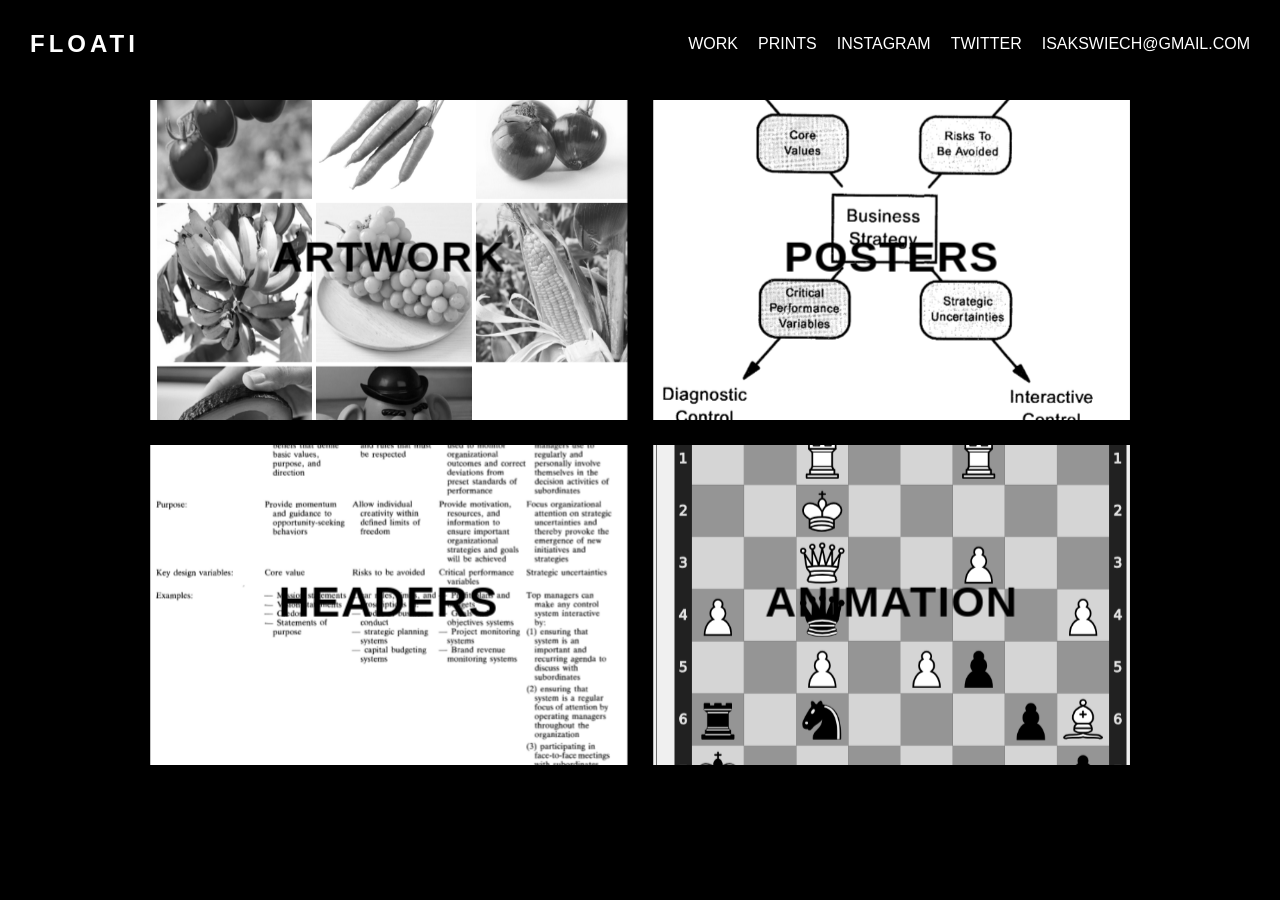
==== index.html @ ab7cf0ce "mobile" ====
﻿<!DOCTYPE html>
<html lang="en">
<head>
    <meta charset="UTF-8">
    <meta name="viewport" content="width=device-width, initial-scale=1.0">
    <title>Portfolio</title>
    <link rel="stylesheet" href="shared-header.css">
    <script defer src="shared-header.js"></script>
    <style>
        * {
            margin: 0;
            padding: 0;
            box-sizing: border-box;
        }

        body {
            font-family: Arial, sans-serif;
            background-color: transparent;
            color: #333;
        }

        main {
            max-width: 1200px;
            margin: 100px auto 40px;
            padding: 0 20px;
            background-color: transparent;
        }

        .section {
            margin-bottom: 60px;
        }

        .section h2 {
            font-size: 24px;
            margin-bottom: 30px;
            text-transform: uppercase;
            letter-spacing: 1px;
        }

        .gallery {
            display: grid;
            grid-template-columns: repeat(auto-fit, minmax(250px, 1fr));
            gap: 20px;
        }

        .gallery-item {
            background: white;
            overflow: hidden;
            box-shadow: 0 2px 8px rgba(0,0,0,0.1);
            transition: transform 0.3s;
        }

        .gallery-item:hover {
            transform: translateY(-5px);
        }

        .gallery-item img {
            width: 100%;
            height: 300px;
            object-fit: cover;
            display: block;
        }

        .gallery-item p {
            padding: 15px;
            font-size: 14px;
        }

        .placeholder {
            width: 100%;
            height: 300px;
            background: #e0e0e0;
            display: flex;
            align-items: center;
            justify-content: center;
            color: #999;
            font-size: 14px;
        }

        @media (max-width: 768px) {
            .gallery {
                grid-template-columns: repeat(auto-fit, minmax(150px, 1fr));
            }

            .tile-svg text {
                font-size: 62px;
                letter-spacing: 1px;
            }

            .tile-svg-animation text {
                font-size: 52px;
            }
        }

        .category-grid {
            display: grid;
            grid-template-columns: repeat(2, 1fr);
            gap: 25px;
            max-width: 980px;
            margin: 0 auto;
        }

        .category-tile {
            position: relative;
            overflow: hidden;
            border-radius: 0;
            box-shadow: 0 4px 12px rgba(0,0,0,0.15);
            cursor: pointer;
            transition: transform 0.18s ease, box-shadow 0.3s;
            text-decoration: none;
            display: block;
            height: 320px;
            z-index: 1;
            --move-x: 0px;
            --move-y: 0px;
        }

        .category-tile:hover {
            transform: translate(var(--move-x), var(--move-y)) scale(1.09);
            box-shadow: 0 8px 20px rgba(0,0,0,0.25);
            z-index: 2;
        }

        .tile-svg {
            position: absolute;
            inset: 0;
            width: 100%;
            height: 100%;
        }

        .tile-svg-image {
            filter: grayscale(100%);
            transition: filter 0.3s, transform 0.18s ease;
            will-change: transform;
        }

        .category-tile:hover .tile-svg-image {
            filter: grayscale(0%);
        }
    </style>
</head>
<body>
    <div id="site-header"></div>

    <main>
        <div class="category-grid">
            <a href="artwork.html" class="category-tile">
                <svg class="tile-svg tile-svg-artwork" viewBox="0 0 1000 700" preserveAspectRatio="xMidYMid slice" aria-label="Artwork">
                    <defs>
                        <mask id="mask-artwork" maskUnits="userSpaceOnUse" x="0" y="0" width="1000" height="700">
                            <rect width="1000" height="700" fill="white" />
                            <text x="500" y="350" fill="black" text-anchor="middle" dominant-baseline="middle" font-family="Arial, sans-serif" font-size="90" font-weight="700" letter-spacing="3">ARTWORK</text>
                        </mask>
                    </defs>
                    <image class="tile-svg-image" href="images/artwork/cover.jpg" width="1000" height="700" preserveAspectRatio="xMidYMid slice" mask="url(#mask-artwork)"/>
                </svg>
            </a>
            <a href="posters.html" class="category-tile">
                <svg class="tile-svg tile-svg-posters" viewBox="0 0 1000 700" preserveAspectRatio="xMidYMid slice" aria-label="Posters">
                    <defs>
                        <mask id="mask-posters" maskUnits="userSpaceOnUse" x="0" y="0" width="1000" height="700">
                            <rect width="1000" height="700" fill="white" />
                            <text x="500" y="350" fill="black" text-anchor="middle" dominant-baseline="middle" font-family="Arial, sans-serif" font-size="90" font-weight="700" letter-spacing="3">POSTERS</text>
                        </mask>
                    </defs>
                    <image class="tile-svg-image" href="images/posters/cover.jpg" width="1000" height="700" preserveAspectRatio="xMidYMid slice" mask="url(#mask-posters)"/>
                </svg>
            </a>
            <a href="headers.html" class="category-tile">
                <svg class="tile-svg tile-svg-headers" viewBox="0 0 1000 700" preserveAspectRatio="xMidYMid slice" aria-label="Headers">
                    <defs>
                        <mask id="mask-headers" maskUnits="userSpaceOnUse" x="0" y="0" width="1000" height="700">
                            <rect width="1000" height="700" fill="white" />
                            <text x="500" y="350" fill="black" text-anchor="middle" dominant-baseline="middle" font-family="Arial, sans-serif" font-size="90" font-weight="700" letter-spacing="3">HEADERS</text>
                        </mask>
                    </defs>
                    <image class="tile-svg-image" href="images/headers/Cover.jpg" width="1000" height="700" preserveAspectRatio="xMidYMid slice" mask="url(#mask-headers)"/>
                </svg>
            </a>
            <a href="animation.html" class="category-tile">
                <svg class="tile-svg tile-svg-animation" viewBox="0 0 1000 700" preserveAspectRatio="xMidYMid slice" aria-label="Animation">
                    <defs>
                        <mask id="mask-animation" maskUnits="userSpaceOnUse" x="0" y="0" width="1000" height="700">
                            <rect width="1000" height="700" fill="white" />
                            <text x="500" y="350" fill="black" text-anchor="middle" dominant-baseline="middle" font-family="Arial, sans-serif" font-size="90" font-weight="700" letter-spacing="3">ANIMATION</text>
                        </mask>
                    </defs>
                    <image class="tile-svg-image" href="images/animation/Cover.jpg" width="1000" height="700" preserveAspectRatio="xMidYMid slice" mask="url(#mask-animation)"/>
                </svg>
            </a>
        </div>
    </main>

    <script>
        (function () {
            const tiles = document.querySelectorAll('.category-tile');

            tiles.forEach((tile) => {
                tile.addEventListener('mouseenter', () => {
                    tiles.forEach((otherTile) => {
                        otherTile.style.zIndex = '1';
                    });
                    tile.style.zIndex = '2';
                });

                tile.addEventListener('mousemove', (event) => {
                    const rect = tile.getBoundingClientRect();
                    const offsetX = (event.clientX - rect.left) / rect.width - 0.5;
                    const offsetY = (event.clientY - rect.top) / rect.height - 0.5;
                    tile.style.setProperty('--move-x', `${offsetX * 24}px`);
                    tile.style.setProperty('--move-y', `${offsetY * 24}px`);
                });

                tile.addEventListener('mouseleave', () => {
                    tile.style.setProperty('--move-x', '0px');
                    tile.style.setProperty('--move-y', '0px');
                });
            });
        })();
    </script>
</body>
</html>
---- shared-header.css ----
.site-video-bg {
    position: fixed;
    inset: 0;
    z-index: -1;
    pointer-events: none;
    background: #000;
}

.site-video-bg-video {
    display: block;
    width: 100%;
    height: 100%;
    object-fit: contain;
    object-position: center top;
}

header {
    background: transparent;
    padding: 0px;
    border-bottom: none;
    position: fixed;
    top: 0;
    left: 0;
    width: 100%;
    z-index: 1000;
}

.header-content {
    max-width: 1400px;
    margin: 0 auto;
    display: flex;
    justify-content: space-between;
    align-items: center;
    padding: 30px;
    position: relative;
}

.logo {
    font-size: 24px;
    font-weight: bold;
    letter-spacing: 4px;
    color: #fff;
    flex: 0 0 auto;
    text-align: left;
    opacity: 1;
    mix-blend-mode: normal;
}

.menu-toggle {
    display: none;
    border: 1px solid rgba(255, 255, 255, 0.6);
    background: rgba(0, 0, 0, 0.35);
    color: #fff;
    font-size: 12px;
    text-transform: uppercase;
    letter-spacing: 0.08em;
    padding: 8px 12px;
    cursor: pointer;
}

.header-right {
    display: flex;
    gap: 20px;
    flex: 1;
    justify-content: flex-end;
    align-items: center;
    flex-wrap: nowrap;
}

.header-right a {
    color: #fff;
    text-decoration: none;
    font-weight: 500;
    text-transform: uppercase;
    font-size: 16px;
    transition: color 0.3s;
}

.header-right a:hover {
    color: #999;
}

@media (max-width: 768px) {
    .header-content {
        gap: 10px;
        align-items: center;
        padding: 18px 16px;
    }

    .logo {
        margin-right: auto;
    }

    .menu-toggle {
        display: inline-flex;
        margin-left: auto;
    }

    .header-right {
        display: none;
        position: absolute;
        top: calc(100% + 6px);
        right: 16px;
        flex-direction: column;
        align-items: flex-start;
        justify-content: flex-start;
        gap: 12px;
        flex-wrap: nowrap;
        background: rgba(0, 0, 0, 0.75);
        border: 1px solid rgba(255, 255, 255, 0.2);
        padding: 12px 14px;
        z-index: 1100;
        min-width: 220px;
    }

    .header-content.menu-open .header-right {
        display: flex;
    }

    .header-right a {
        font-size: 14px;
    }
}
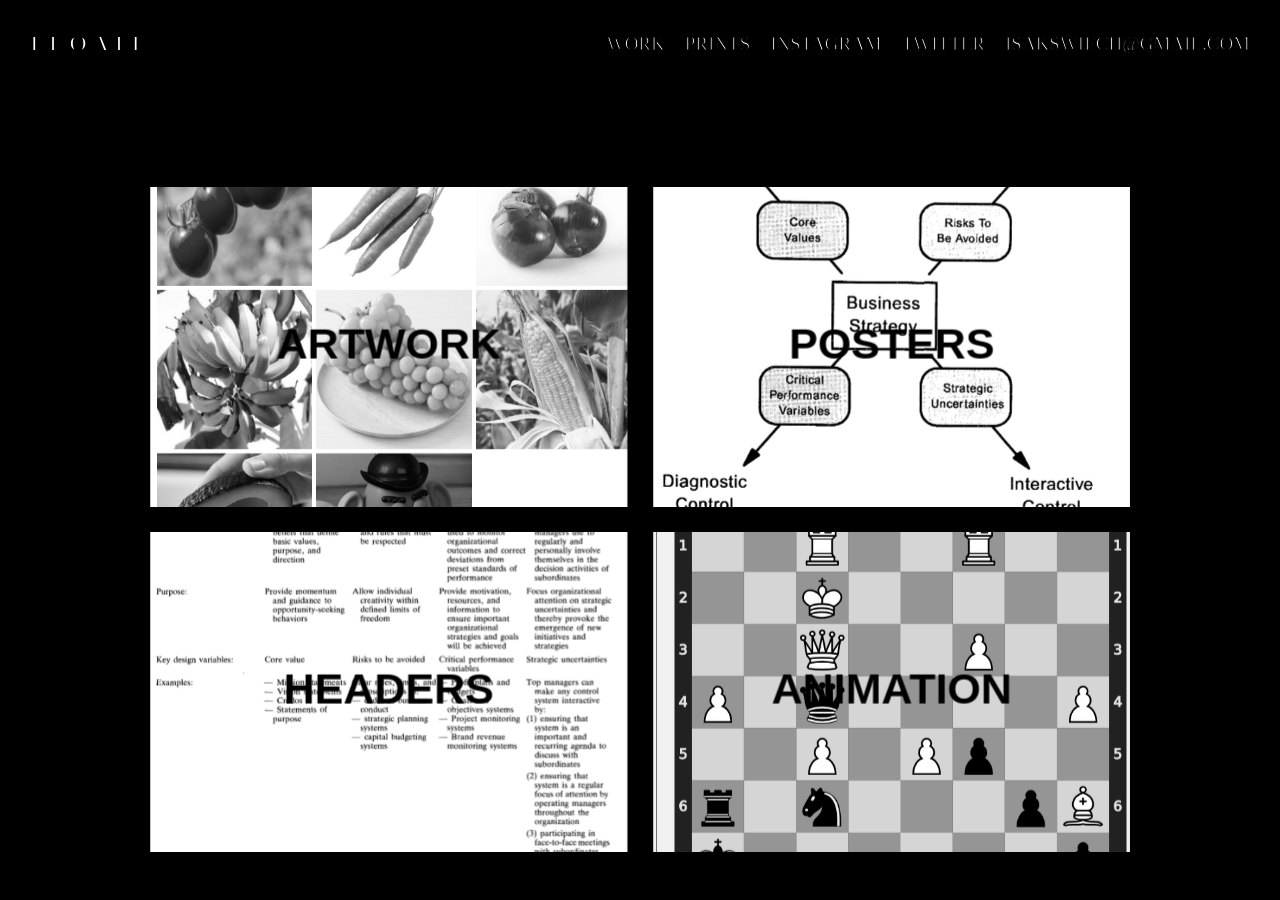
==== commit f722fa4d: "wazza" ====
--- a/index.html
+++ b/index.html
@@ -7,6 +7,13 @@
     <link rel="stylesheet" href="shared-header.css">
     <script defer src="shared-header.js"></script>
     <style>
+        :root { /* CSS variables for cover labels */
+            --label-font-family: 'copperplate gothic bold', sans-serif;
+            --label-font-size: 90px;
+            --label-font-weight: 700;
+            --label-letter-spacing: 3;
+        }
+
         * {
             margin: 0;
             padding: 0;
@@ -77,18 +84,18 @@
             font-size: 14px;
         }
 
-        @media (max-width: 768px) {
+        @media (max-width: 768px) { /* For tablets and smaller screens */
+            :root {
+                --label-font-size: 62px;
+                --label-letter-spacing: 1;
+            }
+
             .gallery {
                 grid-template-columns: repeat(auto-fit, minmax(150px, 1fr));
             }
 
-            .tile-svg text {
-                font-size: 62px;
-                letter-spacing: 1px;
-            }
-
-            .tile-svg-animation text {
-                font-size: 52px;
+            .tile-svg-animation {
+                --label-font-size: 52px;
             }
         }
 
@@ -137,6 +144,13 @@
         .category-tile:hover .tile-svg-image {
             filter: grayscale(0%);
         }
+
+        .tile-svg text {
+            font-family: var(--label-font-family);
+            font-size: var(--label-font-size);
+            font-weight: var(--label-font-weight);
+            letter-spacing: var(--label-letter-spacing);
+        }
     </style>
 </head>
 <body>
@@ -149,7 +163,7 @@
                     <defs>
                         <mask id="mask-artwork" maskUnits="userSpaceOnUse" x="0" y="0" width="1000" height="700">
                             <rect width="1000" height="700" fill="white" />
-                            <text x="500" y="350" fill="black" text-anchor="middle" dominant-baseline="middle" font-family="Arial, sans-serif" font-size="90" font-weight="700" letter-spacing="3">ARTWORK</text>
+                            <text x="500" y="350" fill="black" text-anchor="middle" dominant-baseline="middle">ARTWORK</text>
                         </mask>
                     </defs>
                     <image class="tile-svg-image" href="images/artwork/cover.jpg" width="1000" height="700" preserveAspectRatio="xMidYMid slice" mask="url(#mask-artwork)"/>
@@ -160,7 +174,7 @@
                     <defs>
                         <mask id="mask-posters" maskUnits="userSpaceOnUse" x="0" y="0" width="1000" height="700">
                             <rect width="1000" height="700" fill="white" />
-                            <text x="500" y="350" fill="black" text-anchor="middle" dominant-baseline="middle" font-family="Arial, sans-serif" font-size="90" font-weight="700" letter-spacing="3">POSTERS</text>
+                            <text x="500" y="350" fill="black" text-anchor="middle" dominant-baseline="middle">POSTERS</text>
                         </mask>
                     </defs>
                     <image class="tile-svg-image" href="images/posters/cover.jpg" width="1000" height="700" preserveAspectRatio="xMidYMid slice" mask="url(#mask-posters)"/>
@@ -171,7 +185,7 @@
                     <defs>
                         <mask id="mask-headers" maskUnits="userSpaceOnUse" x="0" y="0" width="1000" height="700">
                             <rect width="1000" height="700" fill="white" />
-                            <text x="500" y="350" fill="black" text-anchor="middle" dominant-baseline="middle" font-family="Arial, sans-serif" font-size="90" font-weight="700" letter-spacing="3">HEADERS</text>
+                            <text x="500" y="350" fill="black" text-anchor="middle" dominant-baseline="middle">HEADERS</text>
                         </mask>
                     </defs>
                     <image class="tile-svg-image" href="images/headers/Cover.jpg" width="1000" height="700" preserveAspectRatio="xMidYMid slice" mask="url(#mask-headers)"/>
@@ -182,7 +196,7 @@
                     <defs>
                         <mask id="mask-animation" maskUnits="userSpaceOnUse" x="0" y="0" width="1000" height="700">
                             <rect width="1000" height="700" fill="white" />
-                            <text x="500" y="350" fill="black" text-anchor="middle" dominant-baseline="middle" font-family="Arial, sans-serif" font-size="90" font-weight="700" letter-spacing="3">ANIMATION</text>
+                            <text x="500" y="350" fill="black" text-anchor="middle" dominant-baseline="middle">ANIMATION</text>
                         </mask>
                     </defs>
                     <image class="tile-svg-image" href="images/animation/Cover.jpg" width="1000" height="700" preserveAspectRatio="xMidYMid slice" mask="url(#mask-animation)"/>
--- a/shared-header.css
+++ b/shared-header.css
@@ -1,12 +1,14 @@
-.site-video-bg {
+.site-video-bg { /* static background for video */
     position: fixed;
     inset: 0;
     z-index: -1;
     pointer-events: none;
-    background: #000;
+    background: black;
+    overflow: hidden;
+    isolation: isolate;
 }
 
-.site-video-bg-video {
+.site-video-bg-video { /* video element */
     display: block;
     width: 100%;
     height: 100%;
@@ -18,11 +20,12 @@
     background: transparent;
     padding: 0px;
     border-bottom: none;
-    position: fixed;
+    position: sticky;
     top: 0;
     left: 0;
     width: 100%;
     z-index: 1000;
+    pointer-events: auto;
 }
 
 .header-content {
@@ -36,19 +39,30 @@
 }
 
 .logo {
+    color: #fff;
+    text-decoration: none;
+    font-weight: bold;
+    text-transform: uppercase;
     font-size: 24px;
-    font-weight: bold;
+    font-family: 'Times New Roman', Times, serif;
+    -webkit-text-stroke: 2px black;
+    cursor: pointer;
+    pointer-events: auto;
+    display: inline-block;
+    position: relative;
+    z-index: 1001;
     letter-spacing: 4px;
-    color: #fff;
-    flex: 0 0 auto;
-    text-align: left;
+    mix-blend-mode: overlay;
     opacity: 1;
-    mix-blend-mode: normal;
+}
+
+.logo:hover {
+    color: black;
 }
 
 .menu-toggle {
     display: none;
-    border: 1px solid rgba(255, 255, 255, 0.6);
+    border: 1px solid rgba(62, 34, 34, 0.6);
     background: rgba(0, 0, 0, 0.35);
     color: #fff;
     font-size: 12px;
@@ -56,6 +70,8 @@
     letter-spacing: 0.08em;
     padding: 8px 12px;
     cursor: pointer;
+    appearance: none;
+    -webkit-appearance: none;
 }
 
 .header-right {
@@ -72,28 +88,32 @@
     text-decoration: none;
     font-weight: 500;
     text-transform: uppercase;
-    font-size: 16px;
-    transition: color 0.3s;
+    font-size: 19px;
+    font-family:'Times New Roman', Times, serif;
+    -webkit-text-stroke: 1px black;
 }
 
 .header-right a:hover {
-    color: #999;
+    color: black;
 }
 
-@media (max-width: 768px) {
+@media (max-width: 1024px) { /* For mobile devices */
     .header-content {
         gap: 10px;
         align-items: center;
-        padding: 18px 16px;
+        padding: 18px 90px 18px 16px;
     }
 
-    .logo {
-        margin-right: auto;
+    .header-left {
+        flex: 0 0 auto;
     }
 
     .menu-toggle {
-        display: inline-flex;
-        margin-left: auto;
+        display: block;
+        position: absolute;
+        top: 18px;
+        right: 16px;
+        z-index: 1200;
     }
 
     .header-right {
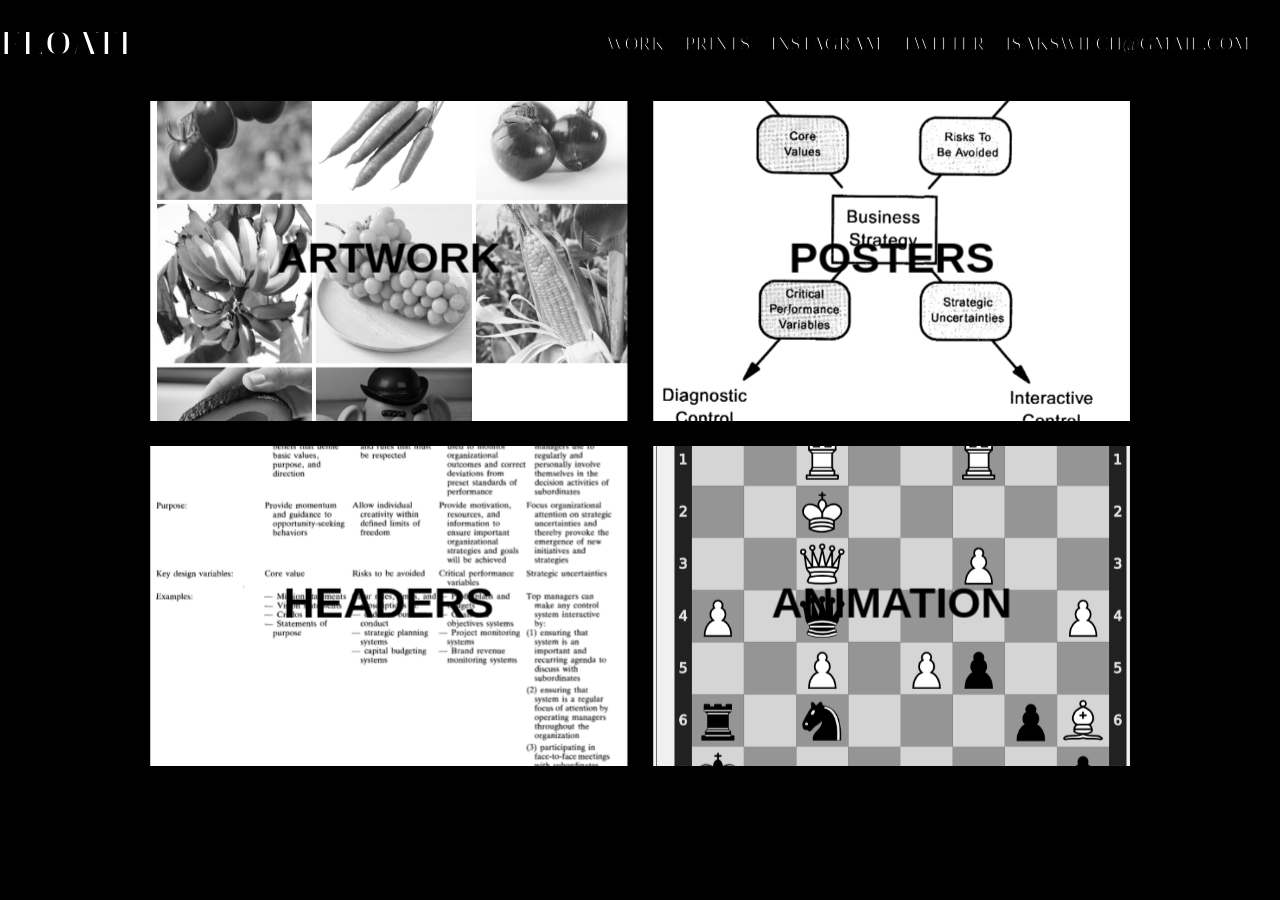
==== commit ed745cf7: "fixes" ====
--- a/index.html
+++ b/index.html
@@ -28,7 +28,7 @@
 
         main {
             max-width: 1200px;
-            margin: 100px auto 40px;
+            margin: 27px auto 40px;
             padding: 0 20px;
             background-color: transparent;
         }
--- a/shared-header.css
+++ b/shared-header.css
@@ -34,30 +34,8 @@
     display: flex;
     justify-content: space-between;
     align-items: center;
-    padding: 30px;
+    padding: 24px 30px 10px 0;
     position: relative;
-}
-
-.logo {
-    color: #fff;
-    text-decoration: none;
-    font-weight: bold;
-    text-transform: uppercase;
-    font-size: 24px;
-    font-family: 'Times New Roman', Times, serif;
-    -webkit-text-stroke: 2px black;
-    cursor: pointer;
-    pointer-events: auto;
-    display: inline-block;
-    position: relative;
-    z-index: 1001;
-    letter-spacing: 4px;
-    mix-blend-mode: overlay;
-    opacity: 1;
-}
-
-.logo:hover {
-    color: black;
 }
 
 .menu-toggle {
@@ -77,7 +55,7 @@
 .header-right {
     display: flex;
     gap: 20px;
-    flex: 1;
+    margin-left: auto;
     justify-content: flex-end;
     align-items: center;
     flex-wrap: nowrap;
@@ -93,7 +71,26 @@
     -webkit-text-stroke: 1px black;
 }
 
+.header-left {
+    gap: 0px;
+    flex-wrap: nowrap;
+}
+
+.header-left a {
+    color: #fff;
+    text-decoration: none;
+    text-transform: uppercase;
+    font-size: 35px;
+    font-weight: bold;
+    font-family:'Times New Roman', Times, serif;
+    -webkit-text-stroke: 2px black;
+}
+
 .header-right a:hover {
+    color: black;
+}
+
+.header-left a:hover {
     color: black;
 }
 
@@ -101,7 +98,7 @@
     .header-content {
         gap: 10px;
         align-items: center;
-        padding: 18px 90px 18px 16px;
+        padding: 14px 90px 8px 16px;
     }
 
     .header-left {
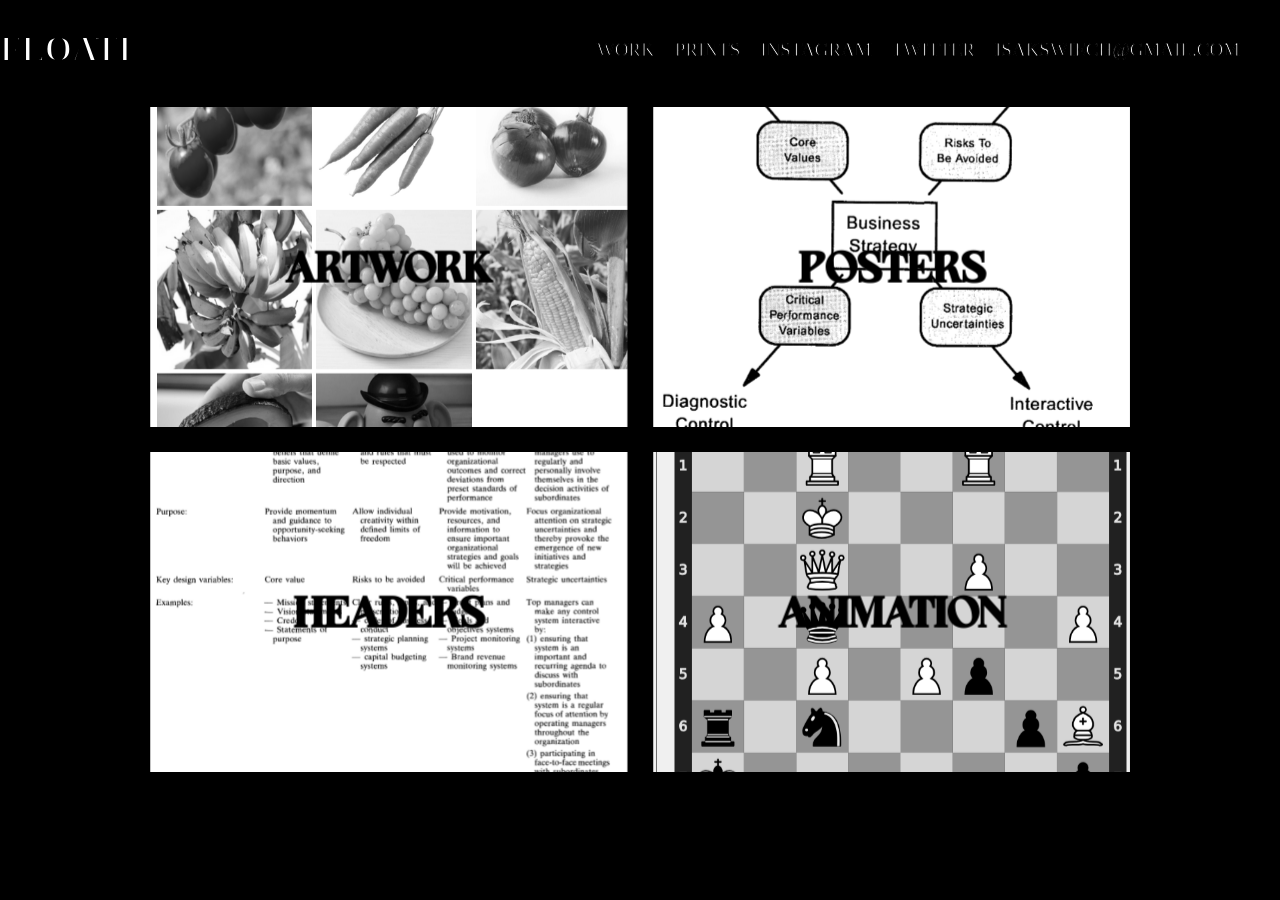
==== commit 7bebdce2: "font lol" ====
--- a/index.html
+++ b/index.html
@@ -8,7 +8,7 @@
     <script defer src="shared-header.js"></script>
     <style>
         :root { /* CSS variables for cover labels */
-            --label-font-family: 'copperplate gothic bold', sans-serif;
+            --label-font-family: "Strong";
             --label-font-size: 90px;
             --label-font-weight: 700;
             --label-letter-spacing: 3;
--- a/shared-header.css
+++ b/shared-header.css
@@ -1,3 +1,8 @@
+@font-face {
+    font-family: "Strong";
+    src: url(Strong.ttf) format("truetype");
+}
+
 .site-video-bg { /* static background for video */
     position: fixed;
     inset: 0;
@@ -34,7 +39,7 @@
     display: flex;
     justify-content: space-between;
     align-items: center;
-    padding: 24px 30px 10px 0;
+    padding: 30px 40px 10px 0;
     position: relative;
 }
 
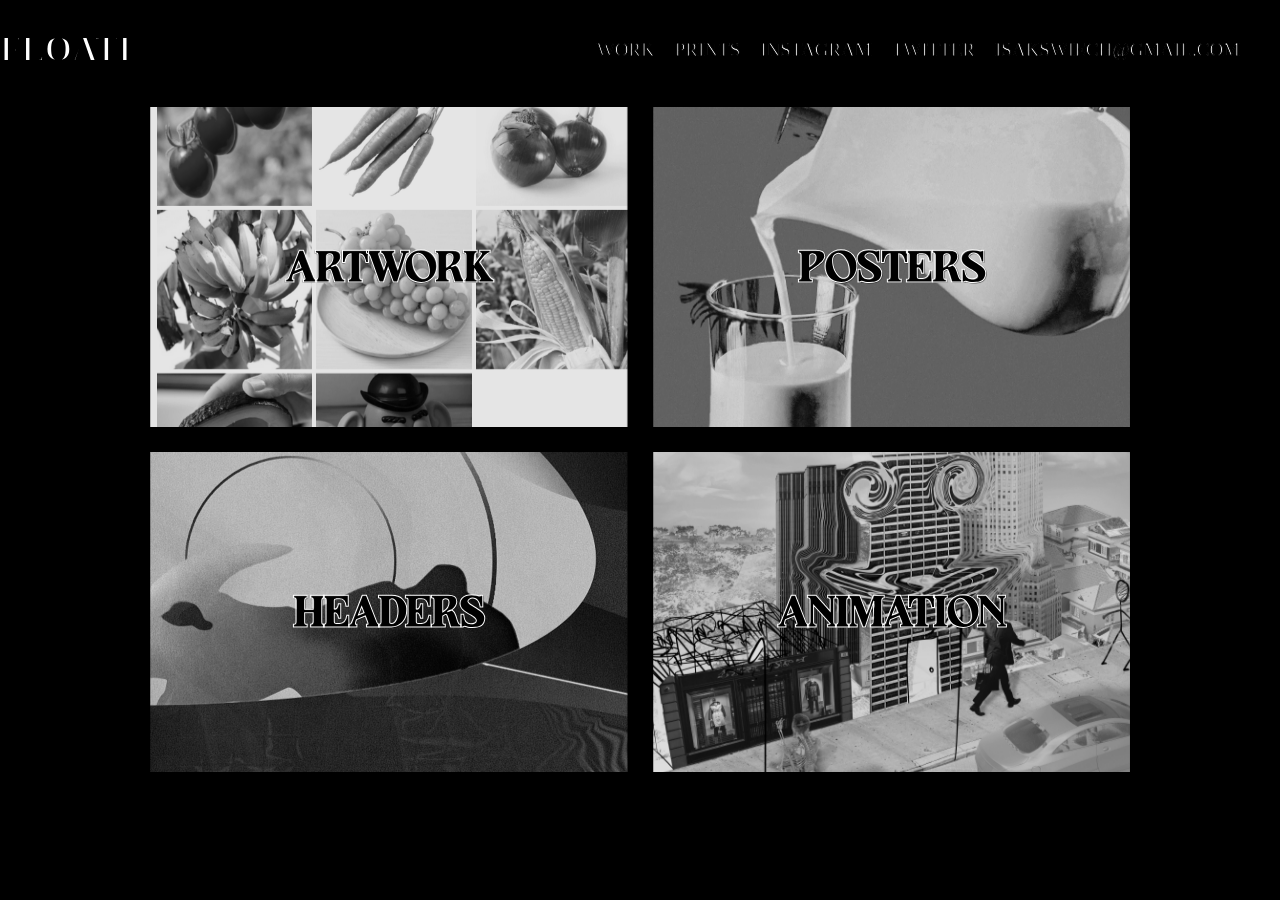
==== commit dd5f478c: "some images" ====
--- a/index.html
+++ b/index.html
@@ -12,6 +12,12 @@
             --label-font-size: 90px;
             --label-font-weight: 700;
             --label-letter-spacing: 3;
+            --cursor-move-range: 24;
+            --image-parallax-strength: 1;
+            --label-parallax-strength: 0.45;
+            --label-outline-color: #ffffff;
+            --label-outline-width: 1;
+            --cover-tint-opacity: 0.1;
         }
 
         * {
@@ -139,6 +145,7 @@
             filter: grayscale(100%);
             transition: filter 0.3s, transform 0.18s ease;
             will-change: transform;
+            transform: translate(var(--image-move-x, 0px), var(--image-move-y, 0px));
         }
 
         .category-tile:hover .tile-svg-image {
@@ -151,6 +158,30 @@
             font-weight: var(--label-font-weight);
             letter-spacing: var(--label-letter-spacing);
         }
+
+        .tile-svg-tint {
+            fill: #000;
+            opacity: var(--cover-tint-opacity);
+            pointer-events: none;
+        }
+
+        .mask-label-text {
+            transform: translate(var(--label-move-x, 0px), var(--label-move-y, 0px));
+            transform-box: fill-box;
+            transform-origin: center;
+        }
+
+        .label-outline {
+            fill: none;
+            stroke: var(--label-outline-color);
+            stroke-width: calc(var(--label-outline-width) * 1px);
+            vector-effect: non-scaling-stroke;
+            paint-order: stroke;
+            transform: translate(var(--label-move-x, 0px), var(--label-move-y, 0px));
+            transform-box: fill-box;
+            transform-origin: center;
+            pointer-events: none;
+        }
     </style>
 </head>
 <body>
@@ -163,10 +194,12 @@
                     <defs>
                         <mask id="mask-artwork" maskUnits="userSpaceOnUse" x="0" y="0" width="1000" height="700">
                             <rect width="1000" height="700" fill="white" />
-                            <text x="500" y="350" fill="black" text-anchor="middle" dominant-baseline="middle">ARTWORK</text>
+                            <text class="mask-label-text" x="500" y="350" fill="black" text-anchor="middle" dominant-baseline="middle">ARTWORK</text>
                         </mask>
                     </defs>
                     <image class="tile-svg-image" href="images/artwork/cover.jpg" width="1000" height="700" preserveAspectRatio="xMidYMid slice" mask="url(#mask-artwork)"/>
+                    <rect class="tile-svg-tint" x="0" y="0" width="1000" height="700" />
+                    <text class="label-outline" x="500" y="350" text-anchor="middle" dominant-baseline="middle">ARTWORK</text>
                 </svg>
             </a>
             <a href="posters.html" class="category-tile">
@@ -174,10 +207,12 @@
                     <defs>
                         <mask id="mask-posters" maskUnits="userSpaceOnUse" x="0" y="0" width="1000" height="700">
                             <rect width="1000" height="700" fill="white" />
-                            <text x="500" y="350" fill="black" text-anchor="middle" dominant-baseline="middle">POSTERS</text>
+                            <text class="mask-label-text" x="500" y="350" fill="black" text-anchor="middle" dominant-baseline="middle">POSTERS</text>
                         </mask>
                     </defs>
                     <image class="tile-svg-image" href="images/posters/cover.jpg" width="1000" height="700" preserveAspectRatio="xMidYMid slice" mask="url(#mask-posters)"/>
+                    <rect class="tile-svg-tint" x="0" y="0" width="1000" height="700" />
+                    <text class="label-outline" x="500" y="350" text-anchor="middle" dominant-baseline="middle">POSTERS</text>
                 </svg>
             </a>
             <a href="headers.html" class="category-tile">
@@ -185,10 +220,12 @@
                     <defs>
                         <mask id="mask-headers" maskUnits="userSpaceOnUse" x="0" y="0" width="1000" height="700">
                             <rect width="1000" height="700" fill="white" />
-                            <text x="500" y="350" fill="black" text-anchor="middle" dominant-baseline="middle">HEADERS</text>
+                            <text class="mask-label-text" x="500" y="350" fill="black" text-anchor="middle" dominant-baseline="middle">HEADERS</text>
                         </mask>
                     </defs>
                     <image class="tile-svg-image" href="images/headers/Cover.jpg" width="1000" height="700" preserveAspectRatio="xMidYMid slice" mask="url(#mask-headers)"/>
+                    <rect class="tile-svg-tint" x="0" y="0" width="1000" height="700" />
+                    <text class="label-outline" x="500" y="350" text-anchor="middle" dominant-baseline="middle">HEADERS</text>
                 </svg>
             </a>
             <a href="animation.html" class="category-tile">
@@ -196,10 +233,12 @@
                     <defs>
                         <mask id="mask-animation" maskUnits="userSpaceOnUse" x="0" y="0" width="1000" height="700">
                             <rect width="1000" height="700" fill="white" />
-                            <text x="500" y="350" fill="black" text-anchor="middle" dominant-baseline="middle">ANIMATION</text>
+                            <text class="mask-label-text" x="500" y="350" fill="black" text-anchor="middle" dominant-baseline="middle">ANIMATION</text>
                         </mask>
                     </defs>
                     <image class="tile-svg-image" href="images/animation/Cover.jpg" width="1000" height="700" preserveAspectRatio="xMidYMid slice" mask="url(#mask-animation)"/>
+                    <rect class="tile-svg-tint" x="0" y="0" width="1000" height="700" />
+                    <text class="label-outline" x="500" y="350" text-anchor="middle" dominant-baseline="middle">ANIMATION</text>
                 </svg>
             </a>
         </div>
@@ -208,6 +247,10 @@
     <script>
         (function () {
             const tiles = document.querySelectorAll('.category-tile');
+            const rootStyles = getComputedStyle(document.documentElement);
+            const cursorMoveRange = parseFloat(rootStyles.getPropertyValue('--cursor-move-range')) || 24;
+            const imageParallaxStrength = parseFloat(rootStyles.getPropertyValue('--image-parallax-strength')) || 0.45;
+            const labelParallaxStrength = parseFloat(rootStyles.getPropertyValue('--label-parallax-strength')) || 1.35;
 
             tiles.forEach((tile) => {
                 tile.addEventListener('mouseenter', () => {
@@ -221,13 +264,24 @@
                     const rect = tile.getBoundingClientRect();
                     const offsetX = (event.clientX - rect.left) / rect.width - 0.5;
                     const offsetY = (event.clientY - rect.top) / rect.height - 0.5;
-                    tile.style.setProperty('--move-x', `${offsetX * 24}px`);
-                    tile.style.setProperty('--move-y', `${offsetY * 24}px`);
+                    const moveX = offsetX * cursorMoveRange;
+                    const moveY = offsetY * cursorMoveRange;
+
+                    tile.style.setProperty('--move-x', `${moveX}px`);
+                    tile.style.setProperty('--move-y', `${moveY}px`);
+                    tile.style.setProperty('--image-move-x', `${moveX * imageParallaxStrength}px`);
+                    tile.style.setProperty('--image-move-y', `${moveY * imageParallaxStrength}px`);
+                    tile.style.setProperty('--label-move-x', `${moveX * labelParallaxStrength}px`);
+                    tile.style.setProperty('--label-move-y', `${moveY * labelParallaxStrength}px`);
                 });
 
                 tile.addEventListener('mouseleave', () => {
                     tile.style.setProperty('--move-x', '0px');
                     tile.style.setProperty('--move-y', '0px');
+                    tile.style.setProperty('--image-move-x', '0px');
+                    tile.style.setProperty('--image-move-y', '0px');
+                    tile.style.setProperty('--label-move-x', '0px');
+                    tile.style.setProperty('--label-move-y', '0px');
                 });
             });
         })();
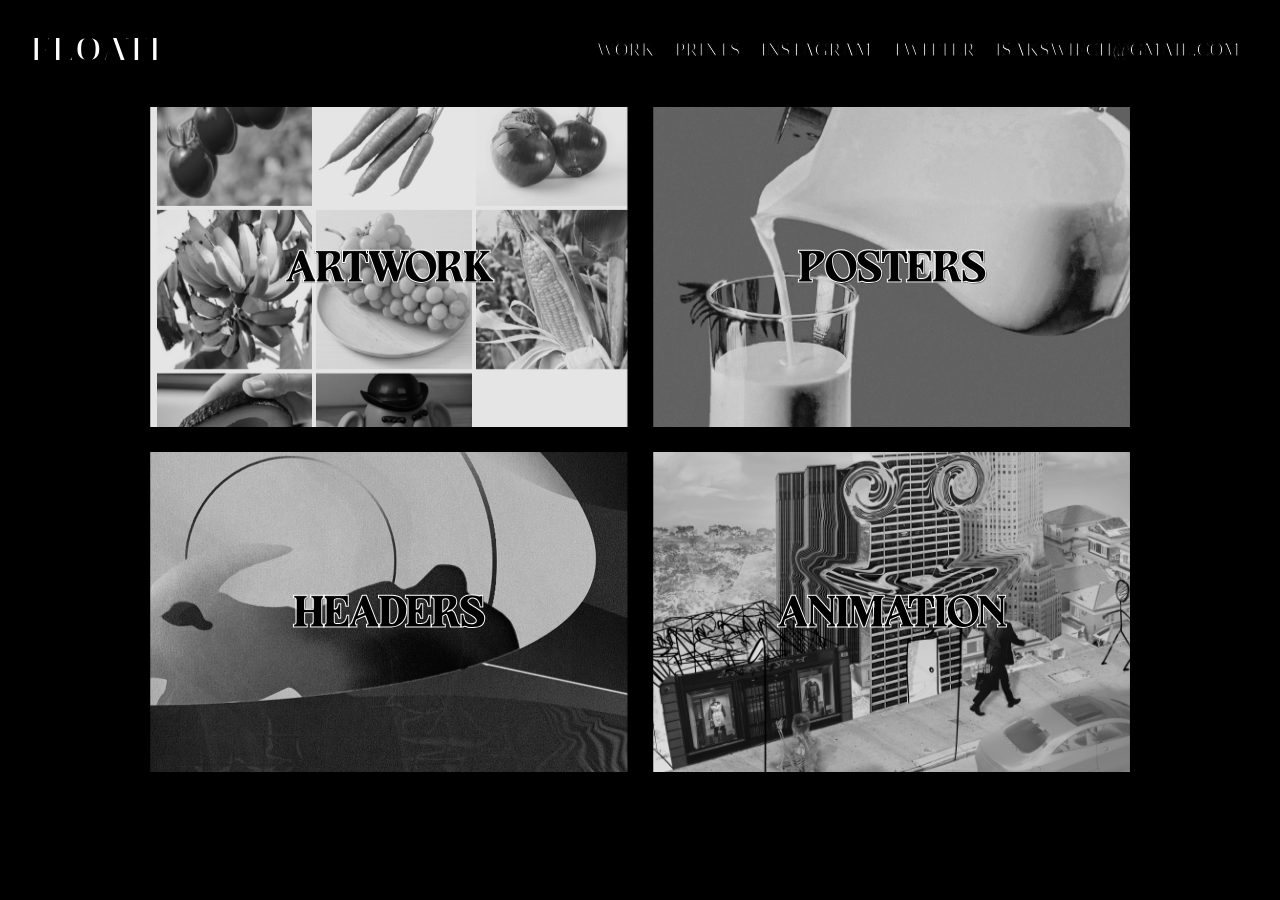
==== commit ca02e449: "mobile style fixes" ====
--- a/index.html
+++ b/index.html
@@ -4,7 +4,7 @@
     <meta charset="UTF-8">
     <meta name="viewport" content="width=device-width, initial-scale=1.0">
     <title>Portfolio</title>
-    <link rel="stylesheet" href="shared-header.css">
+    <link rel="stylesheet" href="shared-header.css?v=2">
     <script defer src="shared-header.js"></script>
     <style>
         :root { /* CSS variables for cover labels */
@@ -17,6 +17,7 @@
             --label-parallax-strength: 0.45;
             --label-outline-color: #ffffff;
             --label-outline-width: 1;
+            --label-outline-width-mobile: 0.5;
             --cover-tint-opacity: 0.1;
         }
 
@@ -94,6 +95,7 @@
             :root {
                 --label-font-size: 62px;
                 --label-letter-spacing: 1;
+                --label-outline-width: var(--label-outline-width-mobile);
             }
 
             .gallery {
--- a/shared-header.css
+++ b/shared-header.css
@@ -1,6 +1,21 @@
 @font-face {
     font-family: "Strong";
     src: url(Strong.ttf) format("truetype");
+}
+
+:root {
+    --mobile-menu-font-family: "Strong", sans-serif;
+    --mobile-menu-font-size: 12px;
+    --mobile-menu-font-weight: 400;
+    --mobile-menu-letter-spacing: 0.08em;
+    --mobile-menu-text-color: #ffffff;
+    --mobile-menu-background: transparent;
+    --mobile-menu-border: 1px solid rgb(0, 0, 0);
+    --mobile-menu-padding: 6px 8px;
+    --mobile-menu-top: 22px;
+    --mobile-menu-right: 22px;
+    --mobile-logo-outline-width: 1px;
+    --mobile-logo-outline-color: black;
 }
 
 .site-video-bg { /* static background for video */
@@ -17,7 +32,7 @@
     display: block;
     width: 100%;
     height: 100%;
-    object-fit: contain;
+    object-fit:contain;
     object-position: center top;
 }
 
@@ -39,14 +54,14 @@
     display: flex;
     justify-content: space-between;
     align-items: center;
-    padding: 30px 40px 10px 0;
+    padding: 30px 40px 10px 30px;
     position: relative;
 }
 
 .menu-toggle {
     display: none;
-    border: 1px solid rgba(62, 34, 34, 0.6);
-    background: rgba(0, 0, 0, 0.35);
+    border: 1px solid rgb(0, 0, 0);
+    background: transparent;
     color: #fff;
     font-size: 12px;
     text-transform: uppercase;
@@ -113,9 +128,22 @@
     .menu-toggle {
         display: block;
         position: absolute;
-        top: 18px;
-        right: 16px;
+        top: var(--mobile-menu-top);
+        right: var(--mobile-menu-right);
         z-index: 1200;
+        border: var(--mobile-menu-border);
+        background: var(--mobile-menu-background);
+        color: var(--mobile-menu-text-color);
+        font-family: var(--mobile-menu-font-family);
+        font-size: var(--mobile-menu-font-size);
+        font-weight: var(--mobile-menu-font-weight);
+        letter-spacing: var(--mobile-menu-letter-spacing);
+        padding: var(--mobile-menu-padding);
+        text-transform: uppercase;
+    }
+
+    .header-left a {
+        -webkit-text-stroke: var(--mobile-logo-outline-width) var(--mobile-logo-outline-color);
     }
 
     .header-right {
@@ -141,5 +169,35 @@
 
     .header-right a {
         font-size: 14px;
-    }
-}
+        outline: none;
+        border: none;
+        box-shadow: none;
+        -webkit-text-stroke: 0;
+        text-shadow: none;
+    }
+
+    .header-right a:focus {
+        outline: none;
+        border: none;
+        box-shadow: none;
+        -webkit-text-stroke: 0;
+        text-shadow: none;
+    }
+}
+
+@media (max-width: 768px) {
+    html,
+    body {
+        background: #000;
+        background-color: #000;
+    }
+
+    .site-video-bg {
+        display: block;
+    }
+
+    .site-video-bg-video {
+        object-fit: cover;
+        object-position: center center;
+    }
+}
